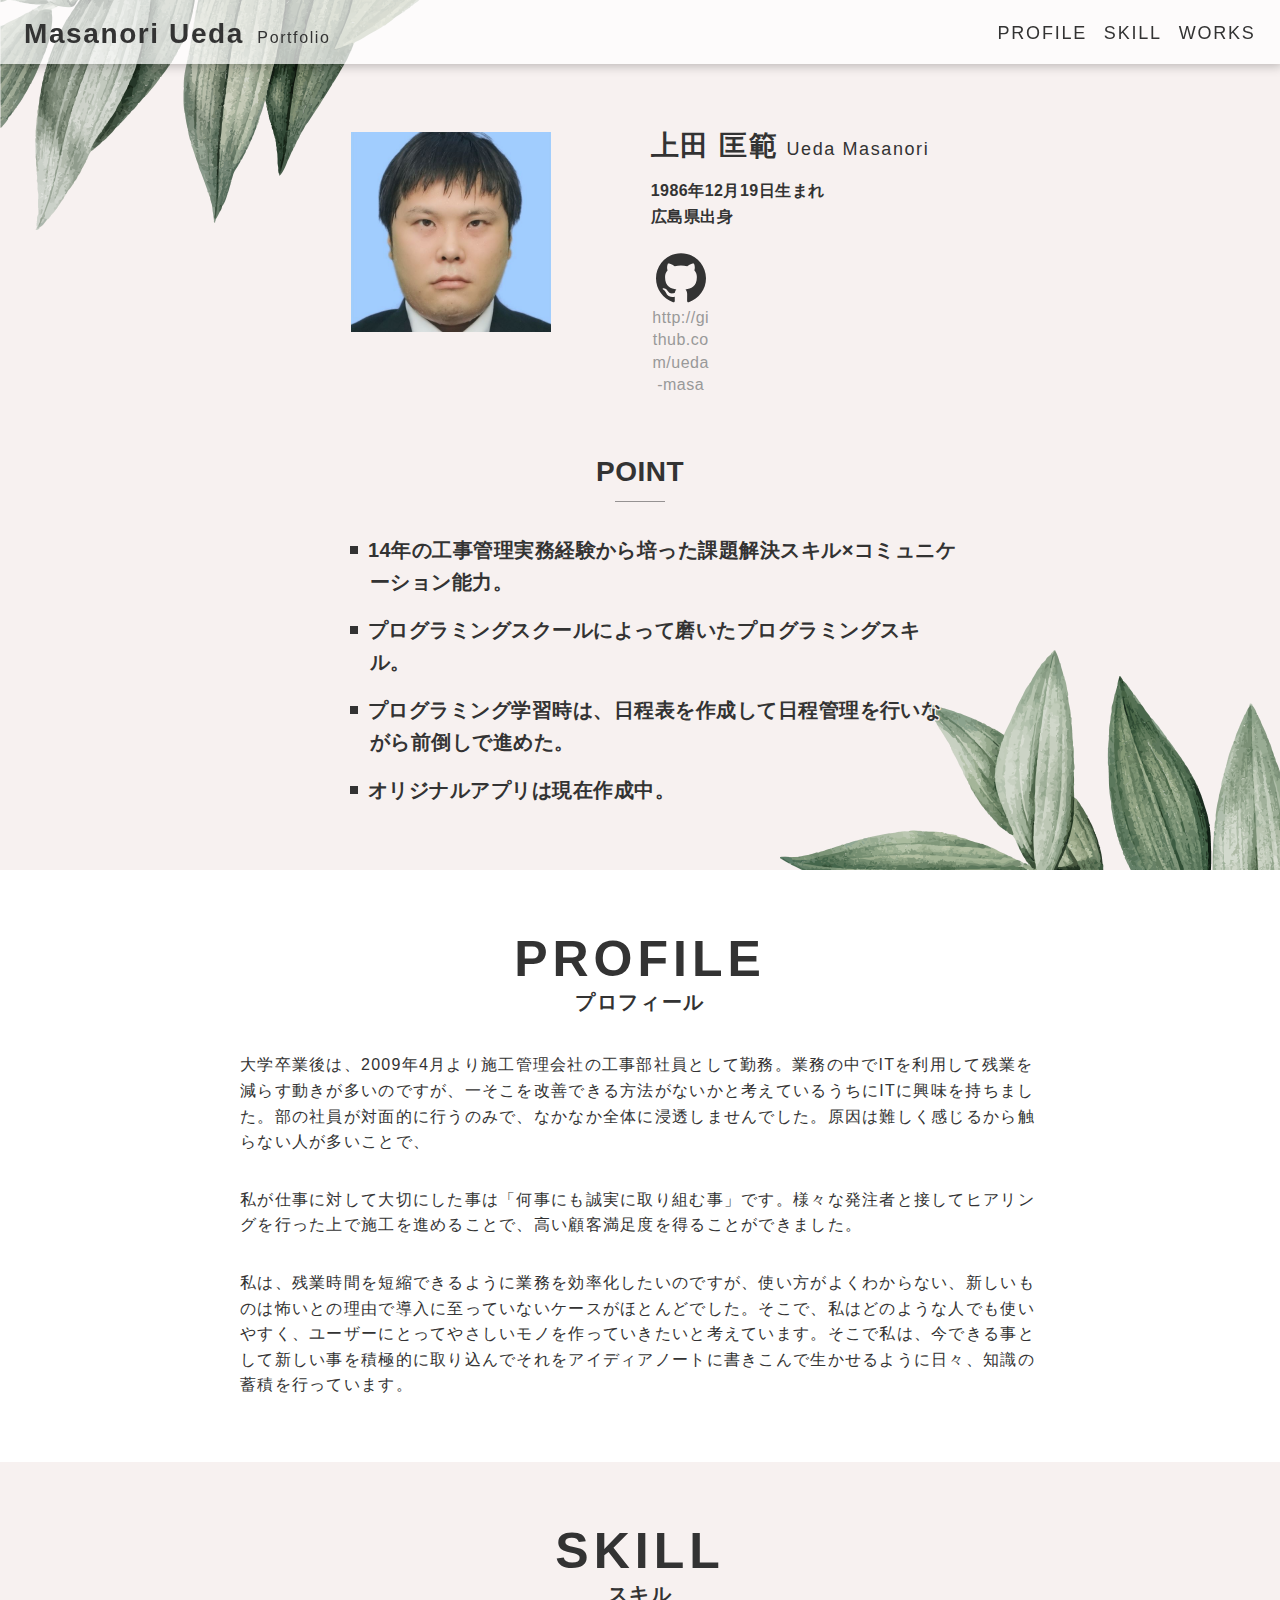
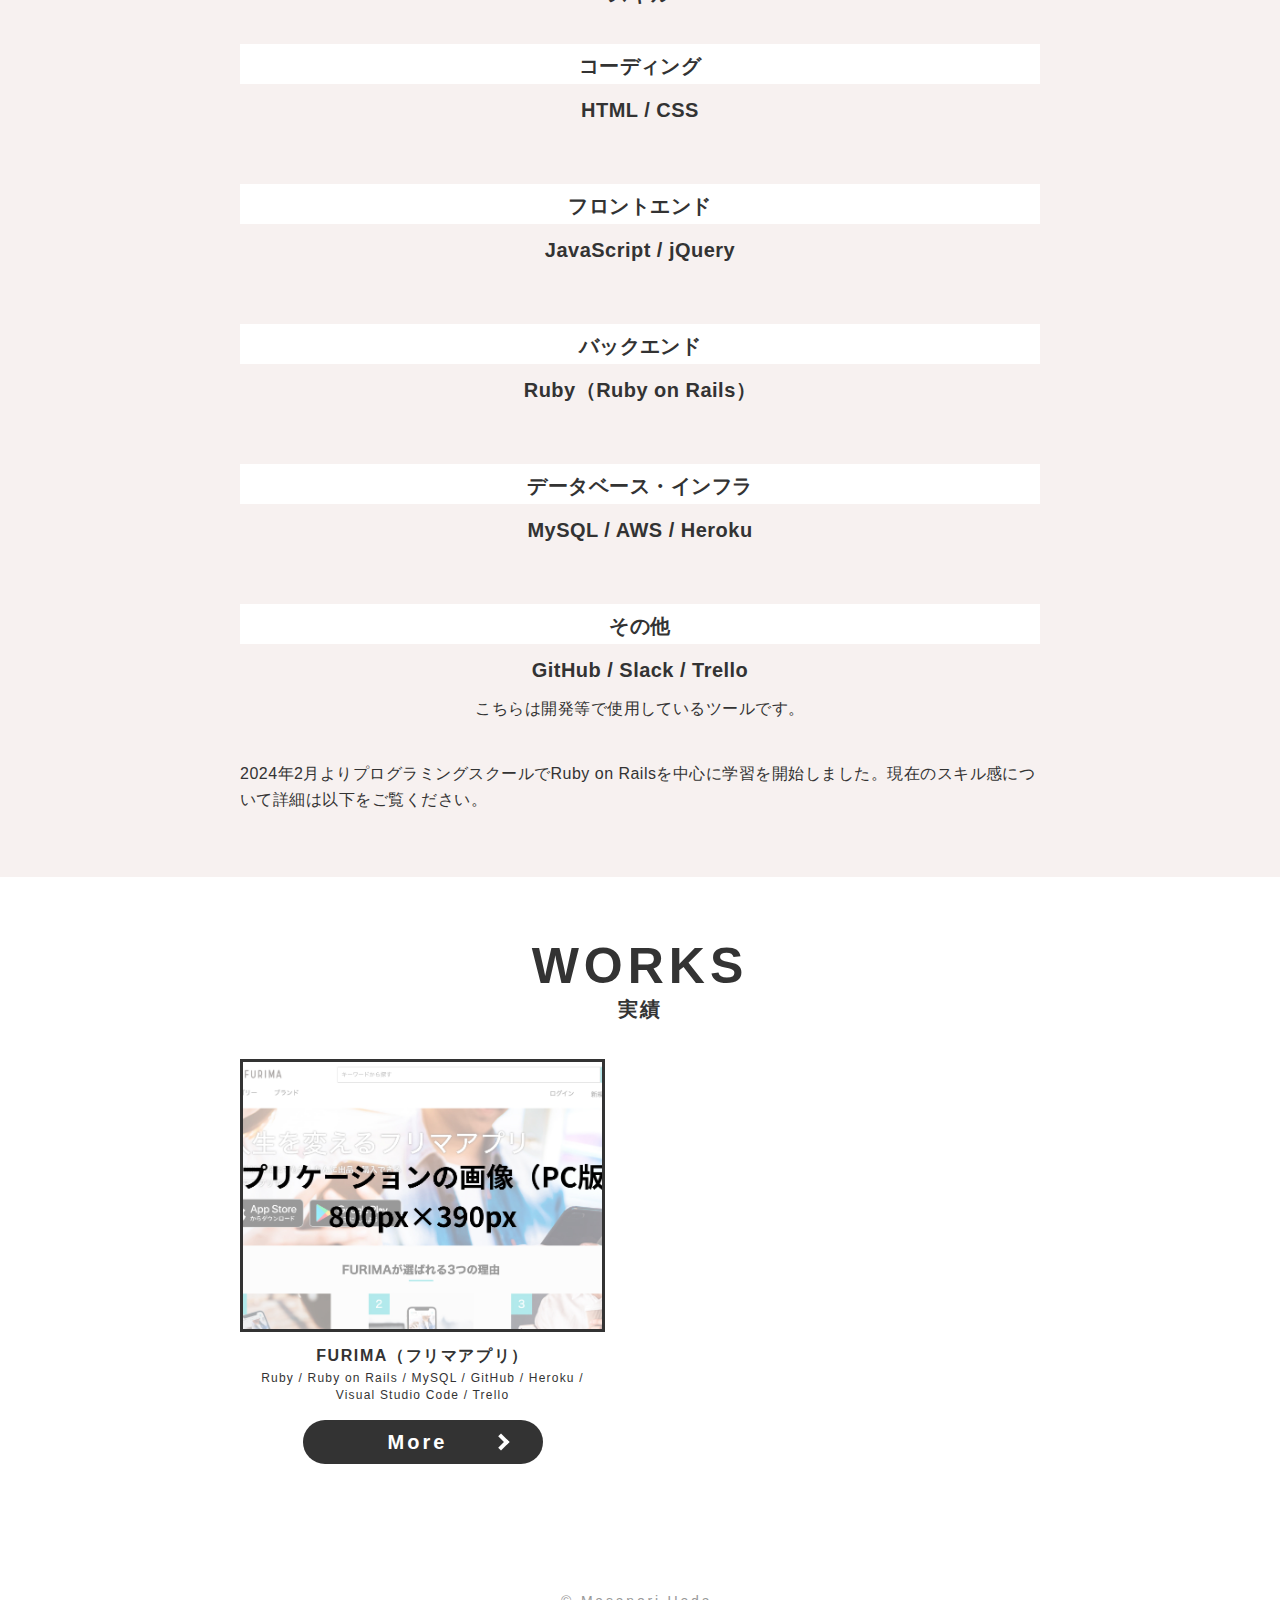
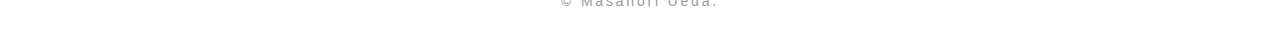
==== index.html @ 16faa187 "push" ====
<!DOCTYPE html>
<html>
  <head>
    <meta charset="utf-8">
    <title>ポートフォリオサイト</title>
    <meta name="viewport" content="width=device-width, initial-scale=1.0">
    <link rel="stylesheet" href="css/style.css"/>
  </head>
  <body>
    <header id="header" class="header">
      <div class="header__logo">
          <h1>
            <a href="index.html">
              <!-- 記載番号：1 -->
              <span class="header__logo-title">Masanori Ueda </span>
              <span class="header__logo-sub">Portfolio</span>
            </a>
          </h1>
        </div>
        <div class="header__hamburger">
          <i></i>
        </div>
        <nav class="header__gnav">
          <ul class="header__gnav-list">
            <li class="header__gnav-item"><a href="#a-profile">PROFILE</a></li>
            <li class="header__gnav-item"><a href="#a-skill">SKILL</a></li>
            <li class="header__gnav-item"><a href="#a-works">WORKS</a></li>
          </ul>
        </nav>
    </header>
    <main>
      <div class="firstview firstview-bg">
        <div class="firstview__inner">
          <div class="firstview__main">
            <div class="firstview__main-pict obj-fit-img">
              <!-- imagesに配置した、プロフィール画像のパスを記載する -->
              <img src="./images/IMG_19451.jpg">
            </div>
            <div class="firstview__info">
              <h2>
                <!-- 記載番号：2 -->
                <span class="firstview__info-name">上田  匡範</span>
                <!-- 記載番号：3 -->
                <span class="firstview__info-name-sm">Ueda  Masanori</span>
              </h2>
              <ul class="firstview__info-origin-list">
                <!-- 記載番号：4 -->
                <li class="firstview__info-origin-item">1986年12月19日生まれ</li>
                <!-- 記載番号：5 -->
                <li class="firstview__info-origin-item">広島県出身</li>
              </ul>
              <ul class="firstview__info-account-list">
                <li class="firstview__info-account-item">
                  <!-- 記載番号：6 -->
                  <!--a href="__URL__" target="_blank">
                    <img src="./images/icon-firstview-info-qiita.svg" class="firstview__info-account-pict">
                    <span  class="firstview__info-account-name">Qiita</span>
                  </a>
                </li>
                <li class="firstview__info-account-item"-->
                  <!-- 記載番号：7 -->
                  <a href="__URL__" target="_blank">
                    <img src="./images/icon-firstview-info-github.svg" class="firstview__info-account-pict">
                    <span  class="firstview__info-account-name">http://github.com/ueda-masa</span>
                  </a>
                </li>
                <li class="firstview__info-account-item">
                  <!-- 記載番号：8 -->
                  <!--a href="__URL__" target="_blank">
                    <img src="./images/icon-firstview-info-twitter.svg" class="firstview__info-account-pict">
                    <span  class="firstview__info-account-name">Twitter</span>
                  </a>
                </li>
                <li class="firstview__info-account-item"-->
                  <!-- 記載番号：9 -->
                  <!--a href="__URL__" target="_blank">
                    <img src="./images/icon-firstview-info-blog.svg" class="firstview__info-account-pict">
                    <span  class="firstview__info-account-name">blog</span-->
                  </a>
                </li>
              </ul>
            </div>
          </div>
          <div class="firstview__point">
            <div class="firstview__point-heading">
              <h3>POINT</h3>
            </div>
            <ul class="firstview__point-list">
              <!-- 記載番号：10 -->
              <li class="firstview__point-item">14年の工事管理実務経験から培った課題解決スキル×コミュニケーション能力。</li>
              <li class="firstview__point-item">プログラミングスクールによって磨いたプログラミングスキル。</li>
              <li class="firstview__point-item">プログラミング学習時は、日程表を作成して日程管理を行いながら前倒しで進めた。</li>
              <li class="firstview__point-item">オリジナルアプリは現在作成中。</li>
            </ul>
          </div>
        </div>
      </div>
      <section id="a-profile" class="profile">
        <div class="section-inner">
          <div class="heading">
            <h2>PROFILE<span>プロフィール</span></h2>
          </div>
          <div class="contents">
            <!-- 記載番号：11 -->
            <div class="profile__text-area">
              <p>
                大学卒業後は、2009年4月より施工管理会社の工事部社員として勤務。業務の中でITを利用して残業を減らす動きが多いのですが、一そこを改善できる方法がないかと考えているうちにITに興味を持ちました。部の社員が対面的に行うのみで、なかなか全体に浸透しませんでした。原因は難しく感じるから触らない人が多いことで、
              </p>
              <p> 
                私が仕事に対して大切にした事は「何事にも誠実に取り組む事」です。様々な発注者と接してヒアリングを行った上で施工を進めることで、高い顧客満足度を得ることができました。
              </p>
              <p>
                私は、残業時間を短縮できるように業務を効率化したいのですが、使い方がよくわからない、新しいものは怖いとの理由で導入に至っていないケースがほとんどでした。そこで、私はどのような人でも使いやすく、ユーザーにとってやさしいモノを作っていきたいと考えています。そこで私は、今できる事として新しい事を積極的に取り込んでそれをアイディアノートに書きこんで生かせるように日々、知識の蓄積を行っています。
              </p>
            </div>
          </div>
        </div>
      </section>
      <section id="a-skill" class="skill">
        <div class="section-inner">
          <div class="heading">
            <h2>SKILL<span>スキル</span></h2>
          </div>
          <div class="contents">
            <ul class="skill__list">
              <!-- 記載番号：12 -->
              <li class="skill__item">
                <h3>コーディング</h3>
                <h4>HTML / CSS</h4>
                <!-- <p>補足事項がある場合は、ここにp要素を用いて記載します。</p> -->
              </li>
              <!-- 記載番号：13 -->
              <li class="skill__item">
                <h3>フロントエンド</h3>
                <h4>JavaScript / jQuery</h4>
              </li>
              <!-- 記載番号：14 -->
              <li class="skill__item">
                <h3>バックエンド</h3>
                <h4>Ruby（Ruby on Rails）</h4>
              </li>
              <!-- 記載番号：15 -->
              <li class="skill__item">
                <h3>データベース・インフラ</h3>
                <h4>MySQL / AWS / Heroku</h4>
              </li>
              <!-- 記載番号：16 -->
              <li class="skill__item">
                <h3>その他</h3>
                <h4>GitHub / Slack / Trello</h4>
                <p>
                  こちらは開発等で使用しているツールです。
                </p>
              </li>
            </ul>
          </div>
          <!-- 記載番号：17 -->
          <div class="skill__text-area">
            <p>
              2024年2月よりプログラミングスクールでRuby on Railsを中心に学習を開始しました。現在のスキル感について詳細は以下をご覧ください。
              <br>
              
            </p>
          </div>
        </div>
      </section>
      <section id="a-works" class="works">
        <div class="section-inner">
          <div class="heading">
            <h2>WORKS<span>実績</span></h2>
          </div>
          <div class="contents">
            <ul class="works__list">
              <li class="works__item">
                <div class="works__item-pict">
                  <!-- images/01に配置した、FURIMAの画像（PC版）のパスを記載する -->
                  <a href="works/01.html" style="background-image:url('./images/work/01/pict-work01-firstview_pc.jpg');"></a>
                </div>
                <div class="works__item-text-block">
                  <!-- 記載番号：18 -->
                  <h3>FURIMA（フリマアプリ）</h3>
                  <!-- 記載番号：19 -->
                  <p>Ruby / Ruby on Rails / MySQL / GitHub / Heroku / Visual Studio Code / Trello</p>
                </div>
                <div class="works__item-btn-block">
                  <a href="works/01.html" class="button">More</a>
                </div>
              </li>
            </ul>
          </div>
        </div>
      </section>
    </main>
    <!-- 記載番号：1 -->
    <footer id="footer" class="footer"><p>&copy; Masanori Ueda.</p></footer>
    <script src="https://cdn.jsdelivr.net/npm/jquery@3/dist/jquery.min.js"></script>
    <script type="text/javascript" src="js/ofi.min.js"></script>
    <script type="text/javascript" src="js/script.js"></script>
  </body>
</html>
---- css/style.css ----
html,body,div,span,applet,object,iframe,h1,h2,h3,h4,h5,h6,p,blockquote,pre,a,abbr,acronym,address,big,cite,code,del,dfn,em,img,ins,kbd,q,s,samp,small,strike,strong,sub,sup,tt,var,b,u,i,center,dl,dt,dd,ol,ul,li,fieldset,form,label,legend,table,caption,tbody,tfoot,thead,tr,th,td,article,aside,canvas,details,embed,figure,figcaption,footer,header,hgroup,menu,nav,output,ruby,section,summary,time,mark,audio,video{margin:0;padding:0;border:0;font-size:100%;font:inherit;vertical-align:baseline}article,aside,details,figcaption,figure,footer,header,hgroup,menu,nav,section{display:block}body{line-height:1}ol,ul{list-style:none}blockquote,q{quotes:none}blockquote:before,blockquote:after,q:before,q:after{content:'';content:none}table{border-collapse:collapse;border-spacing:0}*,::before,::after{-webkit-box-sizing:border-box;box-sizing:border-box;background-repeat:no-repeat}::before,::after{text-decoration:inherit;vertical-align:inherit}html{cursor:default;line-height:1.5;-moz-tab-size:4;-o-tab-size:4;tab-size:4;-webkit-tap-highlight-color:transparent;-ms-text-size-adjust:100%;-webkit-text-size-adjust:100%;word-break:break-word}body{margin:0}h1{font-size:2em;margin:0.67em 0}dl dl,dl ol,dl ul,ol dl,ul dl{margin:0}ol ol,ol ul,ul ol,ul ul{margin:0}hr{color:inherit;height:0;overflow:visible}main{display:block}nav ol,nav ul{list-style:none;padding:0}pre{font-family:monospace, monospace;font-size:1em;overflow:auto;-ms-overflow-style:scrollbar}a{background-color:transparent}abbr[title]{text-decoration:underline;-webkit-text-decoration:underline dotted;text-decoration:underline dotted}b,strong{font-weight:bolder}code,kbd,samp{font-family:monospace, monospace;font-size:1em}small{font-size:80%}audio,canvas,iframe,img,svg,video{vertical-align:middle}audio,video{display:inline-block}audio:not([controls]){display:none;height:0}iframe{border-style:none}img{border-style:none}svg:not([fill]){fill:currentColor}svg:not(:root){overflow:hidden}table{border-collapse:collapse;border-color:inherit;text-indent:0}button,input,select{margin:0}button{overflow:visible;text-transform:none}button,[type="button"],[type="reset"],[type="submit"]{-webkit-appearance:button}fieldset{border:1px solid #a0a0a0;padding:0.35em 0.75em 0.625em}input{overflow:visible}legend{color:inherit;display:table;max-width:100%;white-space:normal}progress{display:inline-block;vertical-align:baseline}select{text-transform:none}textarea{margin:0;overflow:auto;resize:vertical;resize:block}[type="checkbox"],[type="radio"]{padding:0}[type="search"]{-webkit-appearance:textfield;outline-offset:-2px}::-webkit-inner-spin-button,::-webkit-outer-spin-button{height:auto}::-webkit-input-placeholder{color:inherit;opacity:0.54}::-webkit-search-decoration{-webkit-appearance:none}::-webkit-file-upload-button{-webkit-appearance:button;font:inherit}::-moz-focus-inner{border-style:none;padding:0}:-moz-focusring{outline:1px dotted ButtonText}:-moz-ui-invalid{box-shadow:none}details{display:block}dialog{background-color:white;border:solid;color:black;display:block;height:-moz-fit-content;height:-webkit-fit-content;height:fit-content;left:0;margin:auto;padding:1em;position:absolute;right:0;width:-moz-fit-content;width:-webkit-fit-content;width:fit-content}dialog:not([open]){display:none}summary{display:list-item}canvas{display:inline-block}template{display:none}a,area,button,input,label,select,summary,textarea,[tabindex]{-ms-touch-action:manipulation}[hidden]{display:none}[aria-busy="true"]{cursor:progress}[aria-controls]{cursor:pointer}[aria-disabled="true"],[disabled]{cursor:not-allowed}[aria-hidden="false"][hidden]{display:initial}[aria-hidden="false"][hidden]:not(:focus){clip:rect(0, 0, 0, 0);position:absolute}html{text-rendering:optimizeLegibility;height:100%;-webkit-box-sizing:border-box;box-sizing:border-box;font-size:62.5%}body{font-family:"Avenir","ヒラギノ角ゴ Pro","Hiragino Kaku Gothic Pro","Meiryo UI","メイリオ",Meiryo,"ＭＳ Ｐゴシック","MS PGothic",sans-serif;font-size:1.6rem;font-weight:400;line-height:1.4;letter-spacing:.03em;color:#333}a{text-decoration:underline;color:#333;-webkit-transition:.2s;transition:.2s}a:hover,a:active,a:focus{text-decoration:none}img{width:100%}img[src*="_pc"]{display:block;width:100%}@media screen and (max-width: 599px){img[src*="_pc"]{display:none}}img[src*="_sp"]{display:none}@media screen and (max-width: 599px){img[src*="_sp"]{display:block;width:100%}}.show-pc{display:block !important}@media screen and (max-width: 599px){.show-pc{display:none !important}}.show-sp{display:none !important}@media screen and (max-width: 599px){.show-sp{display:block !important}}section{padding:64px 3%}@media screen and (max-width: 599px){section{padding:40px 5%}}section:nth-of-type(2n){background-color:#F7F1F0}.section-inner{width:100%;max-width:800px;margin:0 auto}.heading h2{font-size:5rem;font-weight:800;text-align:center;letter-spacing:.1em;line-height:1}@media screen and (max-width: 599px){.heading h2{font-size:3rem}}.heading h2 span{display:block;margin:8px 0 0 0;font-size:2rem;letter-spacing:.08em;line-height:1}@media screen and (max-width: 599px){.heading h2 span{font-size:1.2rem}}.contents{margin:40px 0 0 0}@media screen and (max-width: 599px){.contents{margin:24px 0 0 0}}.bg-primary-color{background-color:#F7F1F0}.button{display:inline-block;position:relative;width:100%;max-width:240px;margin:0 auto;padding:.6em 3em .6em 2.5em;background:#333;border:0;border-radius:100px;text-align:center;color:#fff;font-size:2rem;font-weight:700;letter-spacing:.15em;line-height:1;text-decoration:none;-webkit-transition:.2s;transition:.2s;cursor:pointer}@media screen and (max-width: 767px){.button{padding:.6em 3em .6em 2.5em}}.button:after{content:"";position:absolute;top:50%;right:1.8em;width:.6em;height:.6em;border-top:4px solid #fff;border-right:4px solid #fff;-webkit-transition:.2s;transition:.2s;-webkit-transform:translateY(-50%) rotate(45deg);-ms-transform:translateY(-50%) rotate(45deg);transform:translateY(-50%) rotate(45deg)}.button:hover{opacity:.8}.button:hover:after{right:1.6em}.obj-fit-img img{font-family:"object-fit:cover";-o-object-fit:cover;object-fit:cover}.header{position:fixed;width:100%;padding:20px 24px 16px;background:rgba(255,255,255,0.7);-webkit-box-shadow:2px 2px 10px rgba(0,0,0,0.25);box-shadow:2px 2px 10px rgba(0,0,0,0.25);z-index:100;display:-webkit-box;display:-ms-flexbox;display:flex;-webkit-box-pack:justify;-ms-flex-pack:justify;justify-content:space-between;-webkit-box-align:center;-ms-flex-align:center;align-items:center}.header__logo h1{font-size:1.6rem;font-weight:400;letter-spacing:.1em;line-height:1;margin:0}.header__logo h1 a{text-decoration:none;-webkit-transition:.2s;transition:.2s}.header__logo h1 a:hover{opacity:.8}.header__logo-title{font-size:2.8rem;font-weight:900}@media screen and (max-width: 599px){.header__logo-title{font-size:2.4rem}}.header__logo-sub{margin:0 0 0 4px}@media screen and (max-width: 599px){.header__logo-sub{font-size:1.4rem}}@media screen and (max-width: 599px){.header__gnav{position:absolute;top:0;left:50%;-webkit-transform:translateX(-50%);-ms-transform:translateX(-50%);transform:translateX(-50%);width:100vw;height:100vh;background:#fff;z-index:110;opacity:0;-webkit-transition:visibility 0.5s, opacity 0.5s;transition:visibility 0.5s, opacity 0.5s;visibility:hidden}}.header__gnav-list{display:-webkit-box;display:-ms-flexbox;display:flex}@media screen and (max-width: 599px){.header__gnav-list{-ms-flex-wrap:wrap;flex-wrap:wrap}}@media screen and (max-width: 599px){.header__gnav-item{width:100%;margin:80px 0 0 0;padding:24px 0;text-align:center}}.header__gnav-item+.header__gnav-item{margin:0 0 0 16px}@media screen and (max-width: 599px){.header__gnav-item+.header__gnav-item{margin:0}}.header__gnav-item a{position:relative;font-size:1.8rem;letter-spacing:.1em;text-decoration:none;padding:0 .02em}@media screen and (max-width: 599px){.header__gnav-item a{display:block;font-size:2.4rem;letter-spacing:.15em}}.header__gnav-item a:before{content:'';position:absolute;left:0;bottom:-2px;width:0%;height:1px;background:#333;z-index:-1;-webkit-transition:all .3s;transition:all .3s}@media screen and (max-width: 599px){.header__gnav-item a:before{content:none}}.header__gnav-item a:hover:before{width:100%}.header .header__hamburger{display:none}@media screen and (max-width: 599px){.header .header__hamburger{z-index:100;position:relative;display:block;height:32px;width:32px;z-index:150}}.header .header__hamburger:hover{cursor:pointer}.header .header__hamburger>i{position:absolute;width:100%;height:3px;top:50%;left:50%;background-color:#333;pointer-events:auto;-webkit-transform:translateX(-50%) translateY(-50%);-ms-transform:translateX(-50%) translateY(-50%);transform:translateX(-50%) translateY(-50%)}.header .header__hamburger>i:before,.header .header__hamburger>i:after{position:absolute;display:block;width:100%;height:3px;left:50%;background-color:#333;content:"";-webkit-transition:-webkit-transform 0.35s;transition:-webkit-transform 0.35s;transition:transform 0.35s;transition:transform 0.35s, -webkit-transform 0.35s;-webkit-transform-origin:50% 50%;-ms-transform-origin:50% 50%;transform-origin:50% 50%}.header .header__hamburger>i:before{-webkit-transform:translate(-50%, -12px);-ms-transform:translate(-50%, -12px);transform:translate(-50%, -12px)}.header .header__hamburger>i:after{-webkit-transform:translate(-50%, 12px);-ms-transform:translate(-50%, 12px);transform:translate(-50%, 12px)}.header .header__hamburger.is-active>i{background-color:transparent}.header .header__hamburger.is-active>i:before{-webkit-transform:translate(-50%, -50%) rotate(45deg);-ms-transform:translate(-50%, -50%) rotate(45deg);transform:translate(-50%, -50%) rotate(45deg)}.header .header__hamburger.is-active>i:after{-webkit-transform:translate(-50%, -50%) rotate(-45deg);-ms-transform:translate(-50%, -50%) rotate(-45deg);transform:translate(-50%, -50%) rotate(-45deg)}@media screen and (max-width: 599px){.header .header__hamburger.is-active ~ .header__gnav{display:block;visibility:visible;opacity:1}}.footer{padding:0 5% 40px;color:#999;font-size:1.4rem;text-align:center;letter-spacing:.2em}@media screen and (max-width: 767px){.footer{padding:24px 5% 24px}}.firstview{padding:132px 5% 64px;background:#F7F1F0;overflow:hidden}@media screen and (max-width: 599px){.firstview{padding:132px 5% 80px}}.firstview-bg{position:relative;background:#F7F1F0;background-repeat:no-repeat, no-repeat;background-size:cover}.firstview-bg:before{content:"";position:absolute;width:500px;height:230px;background:url("../images/bg-firstview-left_pc.png") no-repeat border-box left top/contain;top:0;left:0}@media screen and (max-width: 599px){.firstview-bg:before{width:240px;height:140px;background:url("../images/bg-firstview-left_sp.png") no-repeat border-box left top/contain}}.firstview-bg:after{content:"";position:absolute;width:500px;height:220px;background:url("../images/bg-firstview-right_pc.png") no-repeat border-box right bottom/contain;bottom:0;right:0}@media screen and (max-width: 599px){.firstview-bg:after{width:200px;height:100px;background:url("../images/bg-firstview-right_sp.png") no-repeat border-box right bottom/contain}}.firstview__inner{position:relative;margin:0 auto;z-index:50}.firstview__main{display:-webkit-box;display:-ms-flexbox;display:flex;-webkit-box-pack:center;-ms-flex-pack:center;justify-content:center}@media screen and (max-width: 599px){.firstview__main{-webkit-box-orient:vertical;-webkit-box-direction:normal;-ms-flex-direction:column;flex-direction:column;-webkit-box-align:center;-ms-flex-align:center;align-items:center}}.firstview__main-pict img{width:200px;height:200px}@media screen and (max-width: 599px){.firstview__main-pict img{width:140px;height:140px}}.firstview__info{display:-webkit-box;display:-ms-flexbox;display:flex;-webkit-box-orient:vertical;-webkit-box-direction:normal;-ms-flex-direction:column;flex-direction:column;-webkit-box-pack:center;-ms-flex-pack:center;justify-content:center;margin:0 0 30px 100px}@media screen and (max-width: 1024px){.firstview__info{margin:0 0 30px 40px}}@media screen and (max-width: 599px){.firstview__info{margin:24px 0 0 0}}.firstview__info h2{display:-webkit-box;display:-ms-flexbox;display:flex;-webkit-box-align:baseline;-ms-flex-align:baseline;align-items:baseline;letter-spacing:.1em;line-height:1;margin:0}@media screen and (max-width: 767px){.firstview__info h2{-ms-flex-wrap:wrap;flex-wrap:wrap}}@media screen and (max-width: 599px){.firstview__info h2{text-align:center}}.firstview__info-name{font-size:2.8rem;font-weight:900}@media screen and (max-width: 599px){.firstview__info-name{font-size:2.6rem;width:100%}}.firstview__info-name-sm{margin:0 0 0 8px;font-size:1.8rem;font-weight:300}@media screen and (max-width: 767px){.firstview__info-name-sm{width:100%;margin:8px 0 0 0;text-align:left}}@media screen and (max-width: 599px){.firstview__info-name-sm{text-align:center;letter-spacing:.08em}}.firstview__info-origin-list{margin:16px 0 0 0}@media screen and (max-width: 599px){.firstview__info-origin-list{text-align:center}}.firstview__info-origin-item{margin:4px 0 0 0;font-weight:700}.firstview__info-account-list{display:-webkit-box;display:-ms-flexbox;display:flex;margin:20px 0 0 0}@media screen and (max-width: 599px){.firstview__info-account-list{-webkit-box-pack:center;-ms-flex-pack:center;justify-content:center}}.firstview__info-account-item{max-width:60px;margin:4px 0 0 0;text-align:center}.firstview__info-account-item+.firstview__info-account-item{margin:0 0 0 20px}@media screen and (max-width: 599px){.firstview__info-account-item+.firstview__info-account-item{margin:0 0 0 16px}}.firstview__info-account-item a{display:block;-webkit-transition:.2s;transition:.2s}.firstview__info-account-item a:hover{opacity:.8}.firstview__info-account-item a .firstview__info-account-pict{max-width:50px}.firstview__info-account-item a .firstview__info-account-name{display:inline-block;margin:4px 0 0 0;color:#999}.firstview__point{max-width:640px;margin:32px auto 0}.firstview__point-heading{text-align:center}.firstview__point-heading h3{position:relative;font-size:2.8rem;font-weight:800;line-height:1;padding:0 0 16px 0}.firstview__point-heading h3:before{content:"";position:absolute;left:50%;bottom:0;display:inline-block;width:50px;height:1px;-webkit-transform:translate(-50%);-ms-transform:translate(-50%);transform:translate(-50%);background-color:#333;opacity:.5}.firstview__point-list{display:-webkit-box;display:-ms-flexbox;display:flex;-webkit-box-orient:vertical;-webkit-box-direction:normal;-ms-flex-direction:column;flex-direction:column;margin:32px 0 0 30px}@media screen and (max-width: 599px){.firstview__point-list{margin:16px 0 0 0}}.firstview__point-item{width:auto;padding-left:1em;text-indent:-1em;font-size:2rem;font-weight:700;line-height:1.6;text-shadow:1px 0 0 #F7F1F0,1px 1px 0 #F7F1F0,0 1px 0 #F7F1F0,-1px 1px 0 #F7F1F0,-1px 0 0 #F7F1F0,-1px -1px 0 #F7F1F0,0 -1px 0 #F7F1F0,1px -1px 0 #F7F1F0}@media screen and (max-width: 599px){.firstview__point-item{font-size:1.8rem}}.firstview__point-item+.firstview__point-item{margin:16px 0 0 0}@media screen and (max-width: 599px){.firstview__point-item+.firstview__point-item{margin:8px 0 0 0}}.firstview__point-item::before{content:"";width:8px;height:8px;display:inline-block;background-color:#333;position:relative;top:-3px;margin-right:10px}.profile__text-area p{font-weight:400;line-height:1.6;letter-spacing:.08em}.profile__text-area p+p{margin:32px 0 0 0}@media screen and (max-width: 599px){.profile__text-area p+p{margin:16px 0 0 0}}.skill__item{text-align:center}.skill__item+.skill__item{margin:64px 0 0 0}@media screen and (max-width: 599px){.skill__item+.skill__item{margin:32px 0 0 0}}.skill__item h3{padding:12px 3% 8px;background-color:#fff;font-size:2rem;line-height:1;font-weight:700}@media screen and (max-width: 599px){.skill__item h3{font-size:1.8rem}}.skill__item h4{margin:16px 0 0 0;font-size:2rem;line-height:1;font-weight:700}@media screen and (max-width: 599px){.skill__item h4{margin:20px 0 0 0}}.skill__item p{margin:16px 0 0 0;line-height:1.6}@media screen and (max-width: 599px){.skill__item p{margin:12px 0 0 0;padding:0 3%;font-size:1.4rem}}.skill__item p+P{margin:4px 0 0 0}.skill__text-area{margin:40px 0 0 0}@media screen and (max-width: 599px){.skill__text-area{margin:24px 0 0 0}}.skill__text-area p{line-height:1.6}@media screen and (max-width: 599px){.skill__text-area p{font-size:1.5rem}}.skill__text-area p+p{margin:24px 0 0 0}@media screen and (max-width: 599px){.skill__text-area p+p{margin:8px 0 0 0}}.works__list{display:-webkit-box;display:-ms-flexbox;display:flex;-ms-flex-wrap:wrap;flex-wrap:wrap}.works__item{width:calc(1 / 2 * 100% - 35px);margin:0 0 64px 0}@media screen and (max-width: 1024px){.works__item{width:calc(1 / 2 * 100% - 20px);margin:0 0 40px 0}}@media screen and (max-width: 767px){.works__item{width:calc(1 / 2 * 100% - 12px)}}@media screen and (max-width: 599px){.works__item{width:100%;margin:0}}.works__item:nth-child(2n){margin:0 0 0 70px}@media screen and (max-width: 1024px){.works__item:nth-child(2n){margin:0 0 0 40px}}@media screen and (max-width: 767px){.works__item:nth-child(2n){margin:0 0 0 24px}}@media screen and (max-width: 599px){.works__item+.works__item{margin:48px 0 0 0}}.works__item-pict{border:3px solid #333;overflow:hidden}.works__item-pict a{display:block;padding:calc(272 / 365 * 100% / 2);background:no-repeat;background-size:cover;background-position:center}.works__item-pict a img{padding:100%;-webkit-transition:.2s;transition:.2s}.works__item-pict a:hover{-webkit-transform:scale(1.1, 1.1);-ms-transform:scale(1.1, 1.1);transform:scale(1.1, 1.1)}.works__item-pict a:hover img{-webkit-transform:scale(1.1, 1.1);-ms-transform:scale(1.1, 1.1);transform:scale(1.1, 1.1)}.works__item-text-block{text-align:center;margin:12px 0 0 0;padding:0 .5em}.works__item-text-block h3{font-size:1.6rem;font-weight:700;letter-spacing:0.1em;line-height:1.5}@media screen and (max-width: 599px){.works__item-text-block h3{font-size:2rem}}.works__item-text-block p{margin:2px 0 0 0;font-size:1.2rem;letter-spacing:.1em}@media screen and (max-width: 599px){.works__item-text-block p{font-size:1.4rem}}.works__item-btn-block{display:-webkit-box;display:-ms-flexbox;display:flex;-webkit-box-pack:center;-ms-flex-pack:center;justify-content:center;margin:16px 0 0 0}.p-work-firstview .section-inner{padding:64px 0 0}@media screen and (max-width: 599px){.p-work-firstview .section-inner{padding:80px 0 0}}.p-work-firstview h2{padding:14px 16px 8px;background:#F7F1F0;font-size:3.2rem;font-weight:800;text-align:center;letter-spacing:.1em}@media screen and (max-width: 599px){.p-work-firstview h2{font-size:2.6rem}}.p-work-firstview__pict{margin:20px 0 0 0;border:3px solid #333}.p-work-firstview__text-area{margin:24px 0 0 0;text-align:center}@media screen and (max-width: 599px){.p-work-firstview__text-area{margin:16px 0 0 0}}.p-work-firstview__text-area h3{font-size:2.6rem;font-weight:700;line-height:1.6}.p-work-firstview__text{margin:6px 0 0 0;line-height:1.6}.p-work-firstview__text-link{display:-webkit-box;display:-ms-flexbox;display:flex;-webkit-box-pack:center;-ms-flex-pack:center;justify-content:center;-webkit-box-align:start;-ms-flex-align:start;align-items:flex-start;margin:8px 0 0 0}.p-work-firstview__text-link:before{content:"";display:inline-block;width:20px;height:20px;background-image:url("../images/icon-firstview-info-github.svg");background-size:contain;vertical-align:bottom;margin:0 8px 0 0}.p-work-summary__item{text-align:center}.p-work-summary__item+.p-work-summary__item{margin:64px 0 0 0}@media screen and (max-width: 599px){.p-work-summary__item+.p-work-summary__item{margin:32px 0 0 0}}.p-work-summary__item h3{padding:12px 3% 8px;font-size:2.6rem;line-height:1;font-weight:700;background-color:#fff}@media screen and (max-width: 599px){.p-work-summary__item h3{font-size:2.2rem}}.p-work-summary__item h4{margin:32px 0 0 0;font-size:2rem;line-height:1;font-weight:700}@media screen and (max-width: 599px){.p-work-summary__item h4{margin:20px 0 0 0;font-size:2rem}}.p-work-summary__item h4+.p-work-summary__item-table{margin:4px auto 0}@media screen and (max-width: 599px){.p-work-summary__item h4+.p-work-summary__item-table{margin:8px auto 0}}.p-work-summary__item-table{width:100%;max-width:600px;margin:25px auto 0}.p-work-summary__item-table+h4{margin:40px 0 0 0}@media screen and (max-width: 599px){.p-work-summary__item-table tr{display:-webkit-box;display:-ms-flexbox;display:flex;-ms-flex-wrap:wrap;flex-wrap:wrap}}.p-work-summary__item-table tr+tr{padding:15px 0 0}.p-work-summary__item-table th{width:calc(1 / 3 * 100%);padding:15px 0 10px;border-bottom:3px solid rgba(51,51,51,0.5);font-size:2rem;font-weight:700;text-align:center}@media screen and (max-width: 599px){.p-work-summary__item-table th{width:100%;padding:0;border-bottom:none;font-size:1.8rem}}.p-work-summary__item-table td{width:calc(2 / 3 * 100%);padding:0 0 0 60px;border-bottom:1px solid rgba(51,51,51,0.5);font-size:2rem;text-align:left}@media screen and (max-width: 599px){.p-work-summary__item-table td{width:100%;padding:4px 0 8px;font-size:1.6rem;text-align:center}}.p-work-summary__item-table td a{text-decoration-thickness:1px}.p-work-outline__text p+p{margin:16px 0 0 0}@media screen and (max-width: 599px){.p-work-outline__text p+p{margin:12px 0 0 0}}.p-work-about__item+.p-work-about__item{margin:52px 0 0 0}@media screen and (max-width: 599px){.p-work-about__item+.p-work-about__item{margin:32px 0 0 0}}.p-work-about__item h3{padding:12px 3% 8px;background-color:#fff;font-size:2.6rem;line-height:1;font-weight:700;text-align:center}@media screen and (max-width: 599px){.p-work-about__item h3{font-size:1.8rem}}.p-work-about__item-block{margin:24px 0 0 0;padding:0 16px 0}@media screen and (max-width: 599px){.p-work-about__item-block{margin:18px 0 0 0;padding:0 8px 0}}.p-work-about__item-block-2column{display:-webkit-box;display:-ms-flexbox;display:flex;-webkit-box-pack:center;-ms-flex-pack:center;justify-content:center;margin:36px 0 0 0}@media screen and (max-width: 599px){.p-work-about__item-block-2column{-ms-flex-wrap:wrap;flex-wrap:wrap}}.p-work-about__item-block-pict{max-width:300px;width:calc(3 / 11 * 100% + 100px)}@media screen and (max-width: 599px){.p-work-about__item-block-pict{max-width:160px;width:100%}}.p-work-about__item-block-text{width:calc(8 / 11 * 100% - 32px);margin:0 0 0 32px}@media screen and (max-width: 599px){.p-work-about__item-block-text{width:100%;margin:16px 0 0 0}}.p-work-about__item-block p{line-height:1.6}.p-work-about__item-block p+p{margin:16px 0 0 0}@media screen and (max-width: 599px){.p-work-about__item-block p+p{margin:8px 0 0 0}}.p-work-others__list{display:-webkit-box;display:-ms-flexbox;display:flex;-ms-flex-wrap:wrap;flex-wrap:wrap}.p-work-others__item{width:calc(1 / 2 * 100% - 35px);margin:0 0 64px 0}@media screen and (max-width: 1024px){.p-work-others__item{width:calc(1 / 2 * 100% - 20px);margin:0 0 40px 0}}@media screen and (max-width: 767px){.p-work-others__item{width:calc(1 / 2 * 100% - 12px)}}@media screen and (max-width: 599px){.p-work-others__item{width:100%;margin:0}}.p-work-others__item:nth-child(2n){margin:0 0 0 70px}@media screen and (max-width: 1024px){.p-work-others__item:nth-child(2n){margin:0 0 0 40px}}@media screen and (max-width: 767px){.p-work-others__item:nth-child(2n){margin:0 0 0 24px}}@media screen and (max-width: 599px){.p-work-others__item+.p-work-others__item{margin:48px 0 0 0}}.p-work-others__item-pict{border:3px solid #333;overflow:hidden}.p-work-others__item-pict a{display:block;padding:calc(272 / 365 * 100% / 2);background:no-repeat;background-size:cover;background-position:center}.p-work-others__item-pict a img{-webkit-transition:.2s;transition:.2s}.p-work-others__item-pict a:hover{-webkit-transform:scale(1.1, 1.1);-ms-transform:scale(1.1, 1.1);transform:scale(1.1, 1.1)}.p-work-others__item-pict a:hover img{-webkit-transform:scale(1.1, 1.1);-ms-transform:scale(1.1, 1.1);transform:scale(1.1, 1.1)}.p-work-others__item-text-block{text-align:center;margin:12px 0 0 0;padding:0 .5em}.p-work-others__item-text-block h3{font-size:1.6rem;font-weight:700;letter-spacing:0.1em;line-height:1.5}@media screen and (max-width: 599px){.p-work-others__item-text-block h3{font-size:2rem}}.p-work-others__item-text-block p{margin:2px 0 0 0;font-size:1.2rem;letter-spacing:.1em}@media screen and (max-width: 599px){.p-work-others__item-text-block p{font-size:1.4rem}}.p-work-others__item-btn-block{display:-webkit-box;display:-ms-flexbox;display:flex;-webkit-box-pack:center;-ms-flex-pack:center;justify-content:center;margin:16px 0 0 0}
/*# sourceMappingURL=style.css.map */
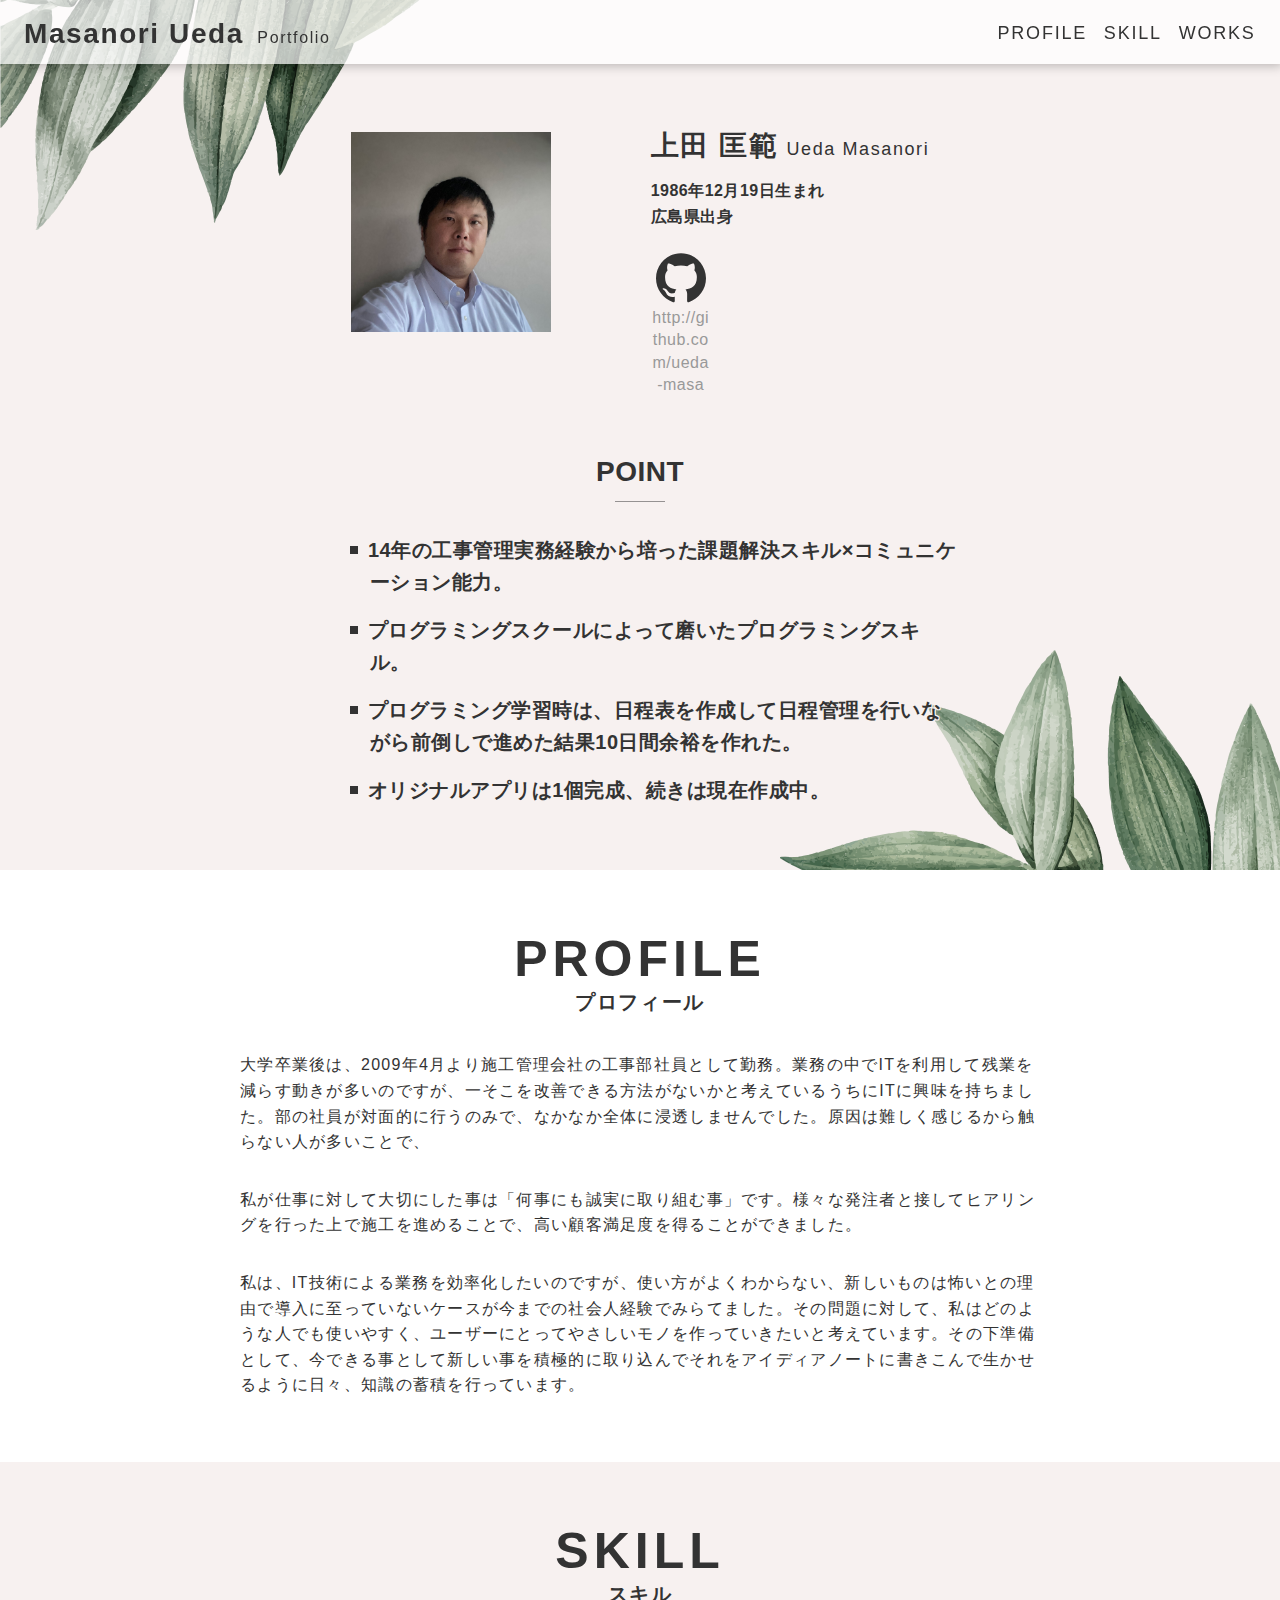
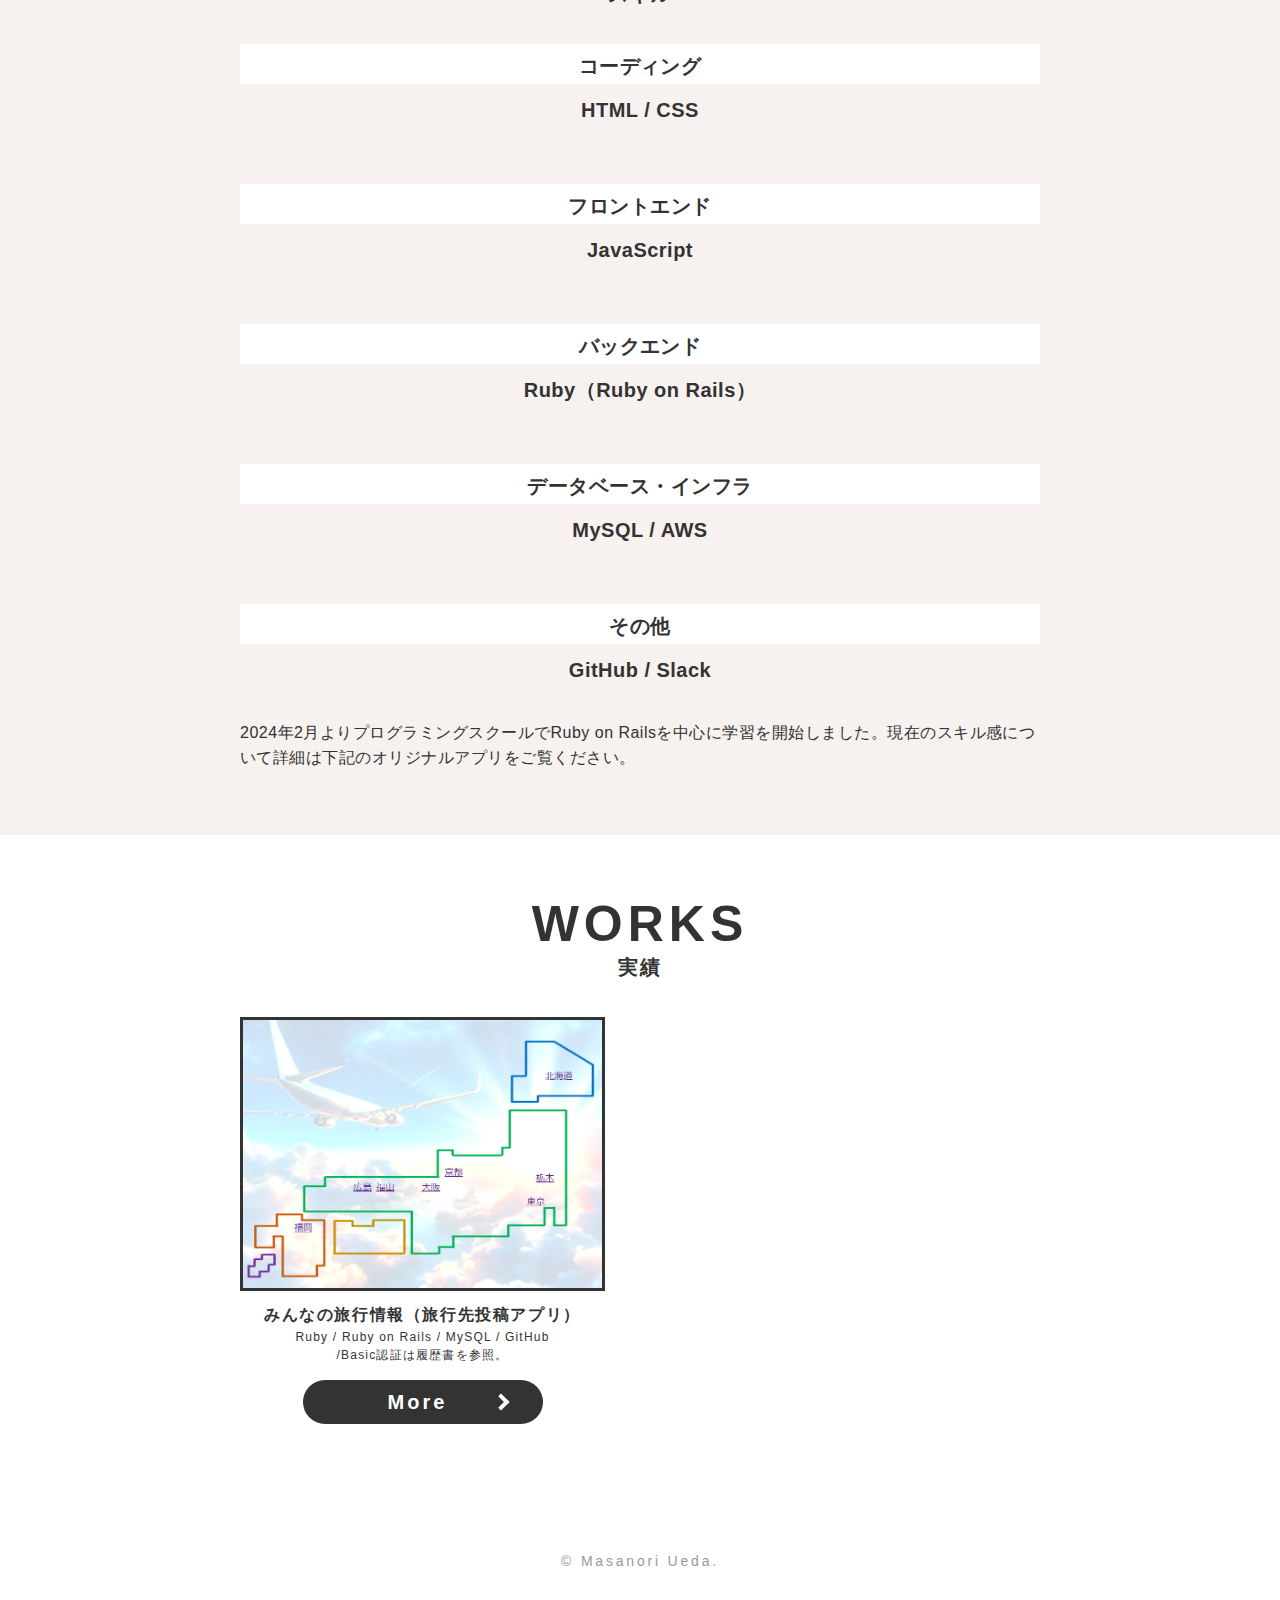
==== commit 1f323e3c: "修正" ====
--- a/index.html
+++ b/index.html
@@ -89,8 +89,8 @@
               <!-- 記載番号：10 -->
               <li class="firstview__point-item">14年の工事管理実務経験から培った課題解決スキル×コミュニケーション能力。</li>
               <li class="firstview__point-item">プログラミングスクールによって磨いたプログラミングスキル。</li>
-              <li class="firstview__point-item">プログラミング学習時は、日程表を作成して日程管理を行いながら前倒しで進めた。</li>
-              <li class="firstview__point-item">オリジナルアプリは現在作成中。</li>
+              <li class="firstview__point-item">プログラミング学習時は、日程表を作成して日程管理を行いながら前倒しで進めた結果10日間余裕を作れた。</li>
+              <li class="firstview__point-item">オリジナルアプリは1個完成、続きは現在作成中。</li>
             </ul>
           </div>
         </div>
@@ -110,7 +110,7 @@
                 私が仕事に対して大切にした事は「何事にも誠実に取り組む事」です。様々な発注者と接してヒアリングを行った上で施工を進めることで、高い顧客満足度を得ることができました。
               </p>
               <p>
-                私は、残業時間を短縮できるように業務を効率化したいのですが、使い方がよくわからない、新しいものは怖いとの理由で導入に至っていないケースがほとんどでした。そこで、私はどのような人でも使いやすく、ユーザーにとってやさしいモノを作っていきたいと考えています。そこで私は、今できる事として新しい事を積極的に取り込んでそれをアイディアノートに書きこんで生かせるように日々、知識の蓄積を行っています。
+                私は、IT技術による業務を効率化したいのですが、使い方がよくわからない、新しいものは怖いとの理由で導入に至っていないケースが今までの社会人経験でみらてました。その問題に対して、私はどのような人でも使いやすく、ユーザーにとってやさしいモノを作っていきたいと考えています。その下準備として、今できる事として新しい事を積極的に取り込んでそれをアイディアノートに書きこんで生かせるように日々、知識の蓄積を行っています。
               </p>
             </div>
           </div>
@@ -132,7 +132,7 @@
               <!-- 記載番号：13 -->
               <li class="skill__item">
                 <h3>フロントエンド</h3>
-                <h4>JavaScript / jQuery</h4>
+                <h4>JavaScript </h4>
               </li>
               <!-- 記載番号：14 -->
               <li class="skill__item">
@@ -142,22 +142,19 @@
               <!-- 記載番号：15 -->
               <li class="skill__item">
                 <h3>データベース・インフラ</h3>
-                <h4>MySQL / AWS / Heroku</h4>
+                <h4>MySQL / AWS </h4>
               </li>
               <!-- 記載番号：16 -->
               <li class="skill__item">
                 <h3>その他</h3>
-                <h4>GitHub / Slack / Trello</h4>
-                <p>
-                  こちらは開発等で使用しているツールです。
-                </p>
+                <h4>GitHub / Slack </h4>
               </li>
             </ul>
           </div>
           <!-- 記載番号：17 -->
           <div class="skill__text-area">
             <p>
-              2024年2月よりプログラミングスクールでRuby on Railsを中心に学習を開始しました。現在のスキル感について詳細は以下をご覧ください。
+              2024年2月よりプログラミングスクールでRuby on Railsを中心に学習を開始しました。現在のスキル感について詳細は下記のオリジナルアプリをご覧ください。
               <br>
               
             </p>
@@ -174,13 +171,14 @@
               <li class="works__item">
                 <div class="works__item-pict">
                   <!-- images/01に配置した、FURIMAの画像（PC版）のパスを記載する -->
-                  <a href="works/01.html" style="background-image:url('./images/work/01/pict-work01-firstview_pc.jpg');"></a>
+                  <a href="works/01.html" style="background-image:url('./images/work/01/みんなの旅行情報.PNG');"></a>
                 </div>
                 <div class="works__item-text-block">
                   <!-- 記載番号：18 -->
-                  <h3>FURIMA（フリマアプリ）</h3>
+                  <h3>みんなの旅行情報（旅行先投稿アプリ）</h3>
                   <!-- 記載番号：19 -->
-                  <p>Ruby / Ruby on Rails / MySQL / GitHub / Heroku / Visual Studio Code / Trello</p>
+                  <p>Ruby / Ruby on Rails / MySQL / GitHub </p>
+                  <p> /Basic認証は履歴書を参照。 </p>
                 </div>
                 <div class="works__item-btn-block">
                   <a href="works/01.html" class="button">More</a>
